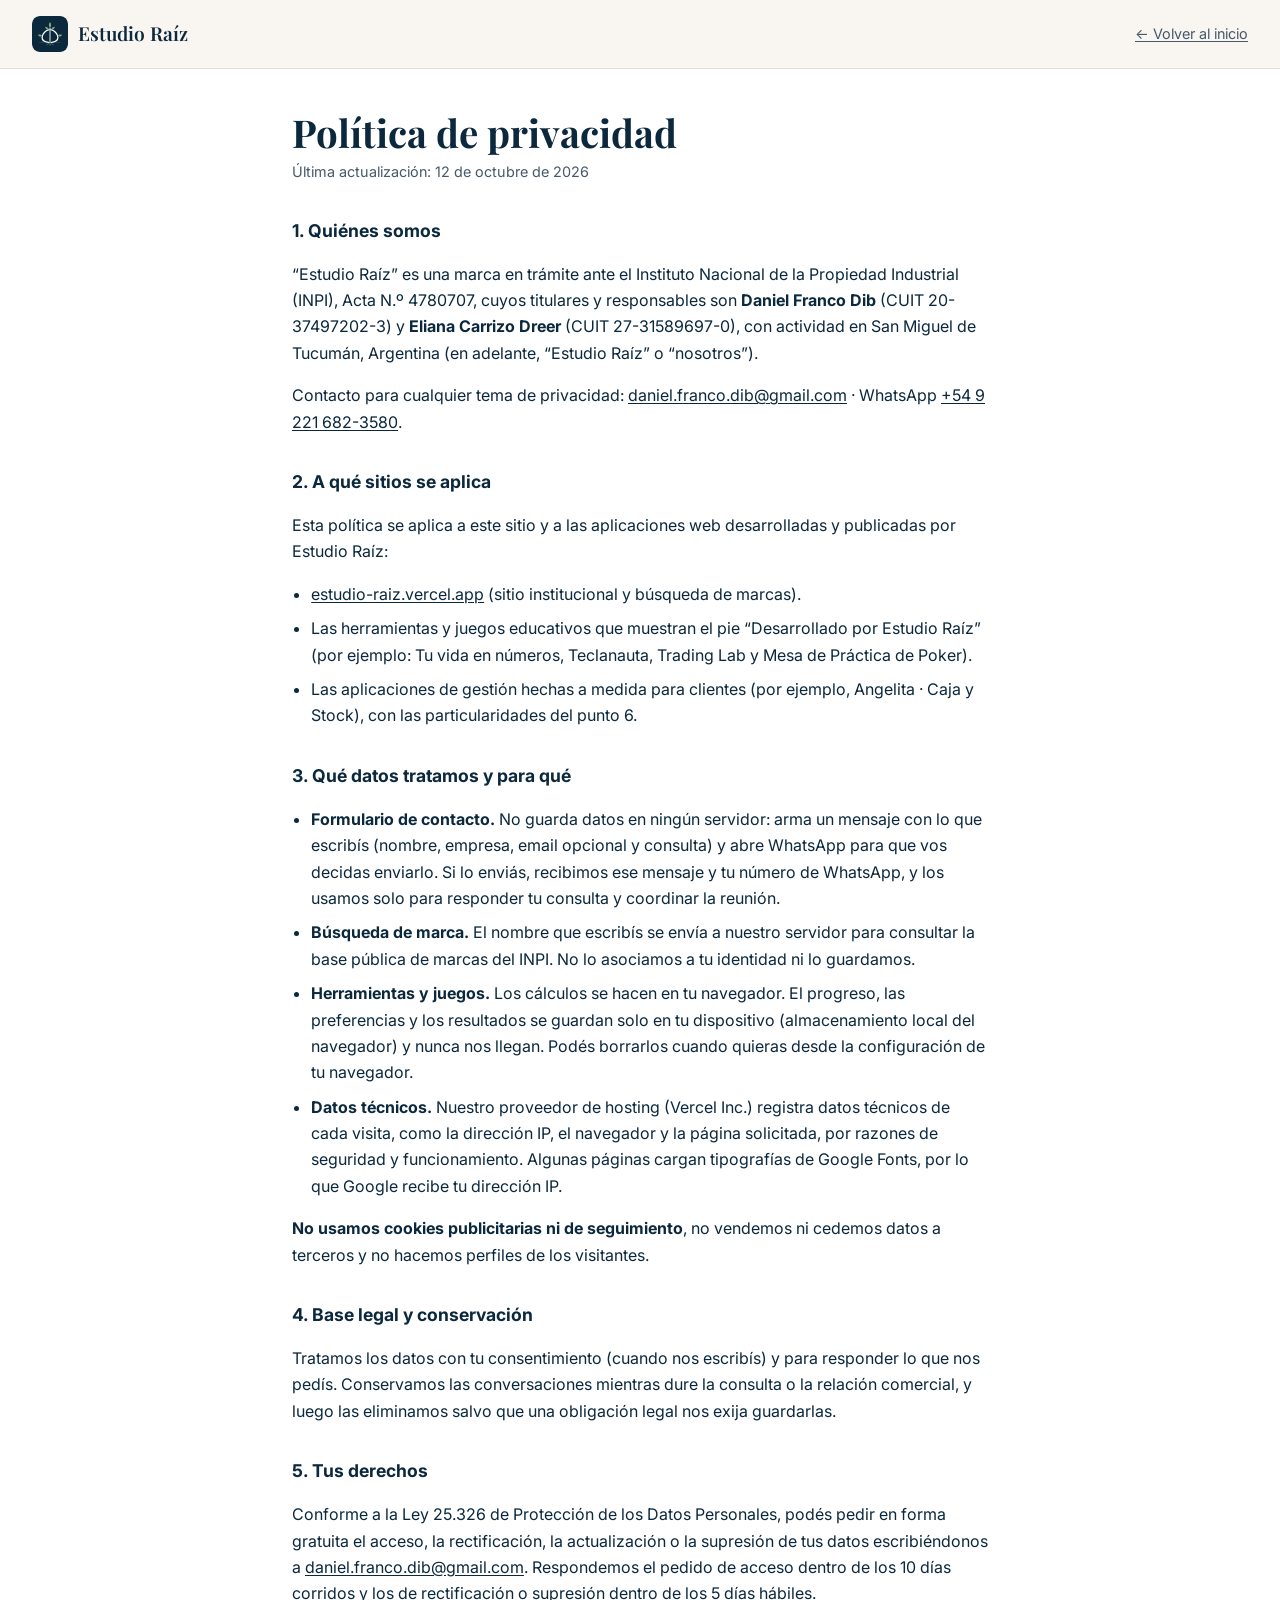
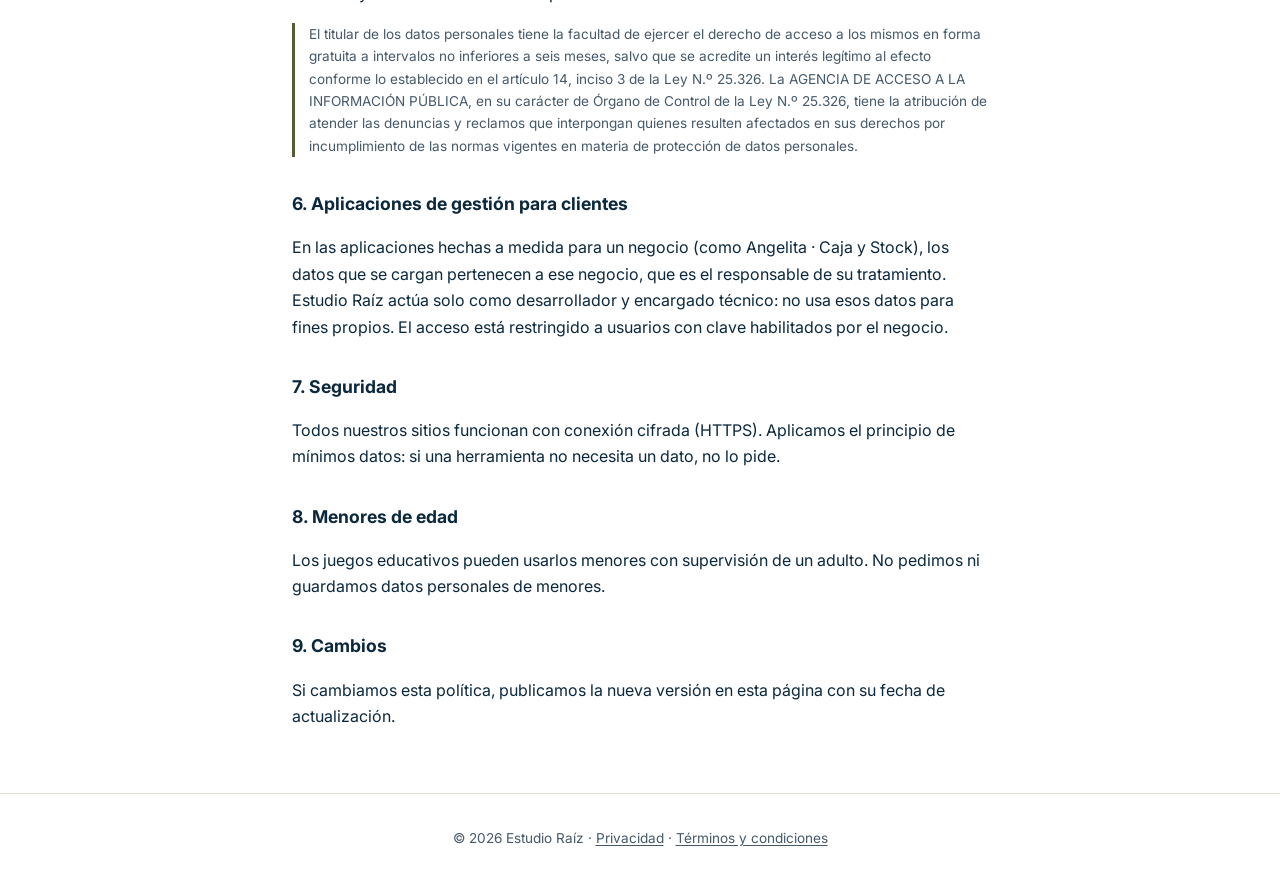
==== web/privacidad.html @ 7510b16b "Contacto real, trabajos realizados, políticas y colores de marca - Datos de contacto reales (WhatsAp" ====
<!DOCTYPE html>
<html lang="es-AR">
<head>
  <meta charset="utf-8">
  <meta name="viewport" content="width=device-width, initial-scale=1">
  <title>Política de privacidad — Estudio Raíz</title>
  <meta name="description" content="Cómo tratan los datos personales el sitio de Estudio Raíz y las aplicaciones web que desarrolla.">
  <meta name="theme-color" content="#0B283D">
  <link rel="canonical" href="https://estudio-raiz.vercel.app/privacidad">
  <link rel="icon" href="assets/img/favicon-32.png" type="image/png" sizes="32x32">
  <link rel="preconnect" href="https://fonts.googleapis.com">
  <link rel="preconnect" href="https://fonts.gstatic.com" crossorigin>
  <link rel="stylesheet" href="https://fonts.googleapis.com/css2?family=Playfair+Display:wght@500;600&family=Inter:wght@400;500;600&display=swap">
  <link rel="stylesheet" href="assets/css/legal.css">
</head>
<body>
<header class="legal-head">
  <a class="legal-brand" href="/" aria-label="Estudio Raíz — Inicio">
    <img src="assets/img/favicon.svg" alt="" width="36" height="36">
    <span>Estudio Raíz</span>
  </a>
  <a class="legal-back" href="/">← Volver al inicio</a>
</header>

<main class="legal">
  <h1>Política de privacidad</h1>
  <p class="legal-meta">Última actualización: 12 de octubre de 2026</p>

  <h2>1. Quiénes somos</h2>
  <p>
    “Estudio Raíz” es una marca en trámite ante el Instituto Nacional de la Propiedad Industrial (INPI),
    Acta N.º 4780707, cuyos titulares y responsables son <strong>Daniel Franco Dib</strong> (CUIT 20-37497202-3) y
    <strong>Eliana Carrizo Dreer</strong> (CUIT 27-31589697-0), con actividad en San Miguel de Tucumán, Argentina
    (en adelante, “Estudio Raíz” o “nosotros”).
  </p>
  <p>
    Contacto para cualquier tema de privacidad:
    <a href="mailto:daniel.franco.dib@gmail.com">daniel.franco.dib@gmail.com</a> ·
    WhatsApp <a href="https://wa.me/5492216823580" target="_blank" rel="noopener">+54 9 221 682-3580</a>.
  </p>

  <h2>2. A qué sitios se aplica</h2>
  <p>Esta política se aplica a este sitio y a las aplicaciones web desarrolladas y publicadas por Estudio Raíz:</p>
  <ul>
    <li><a href="https://estudio-raiz.vercel.app">estudio-raiz.vercel.app</a> (sitio institucional y búsqueda de marcas).</li>
    <li>Las herramientas y juegos educativos que muestran el pie “Desarrollado por Estudio Raíz”
      (por ejemplo: Tu vida en números, Teclanauta, Trading Lab y Mesa de Práctica de Poker).</li>
    <li>Las aplicaciones de gestión hechas a medida para clientes (por ejemplo, Angelita · Caja y Stock), con las
      particularidades del punto 6.</li>
  </ul>

  <h2>3. Qué datos tratamos y para qué</h2>
  <ul>
    <li>
      <strong>Formulario de contacto.</strong> No guarda datos en ningún servidor: arma un mensaje con lo que escribís
      (nombre, empresa, email opcional y consulta) y abre WhatsApp para que vos decidas enviarlo. Si lo enviás,
      recibimos ese mensaje y tu número de WhatsApp, y los usamos solo para responder tu consulta y coordinar la reunión.
    </li>
    <li>
      <strong>Búsqueda de marca.</strong> El nombre que escribís se envía a nuestro servidor para consultar la base
      pública de marcas del INPI. No lo asociamos a tu identidad ni lo guardamos.
    </li>
    <li>
      <strong>Herramientas y juegos.</strong> Los cálculos se hacen en tu navegador. El progreso, las preferencias y
      los resultados se guardan solo en tu dispositivo (almacenamiento local del navegador) y nunca nos llegan.
      Podés borrarlos cuando quieras desde la configuración de tu navegador.
    </li>
    <li>
      <strong>Datos técnicos.</strong> Nuestro proveedor de hosting (Vercel Inc.) registra datos técnicos de cada
      visita, como la dirección IP, el navegador y la página solicitada, por razones de seguridad y funcionamiento.
      Algunas páginas cargan tipografías de Google Fonts, por lo que Google recibe tu dirección IP.
    </li>
  </ul>
  <p>
    <strong>No usamos cookies publicitarias ni de seguimiento</strong>, no vendemos ni cedemos datos a terceros y no
    hacemos perfiles de los visitantes.
  </p>

  <h2>4. Base legal y conservación</h2>
  <p>
    Tratamos los datos con tu consentimiento (cuando nos escribís) y para responder lo que nos pedís. Conservamos
    las conversaciones mientras dure la consulta o la relación comercial, y luego las eliminamos salvo que una
    obligación legal nos exija guardarlas.
  </p>

  <h2>5. Tus derechos</h2>
  <p>
    Conforme a la Ley 25.326 de Protección de los Datos Personales, podés pedir en forma gratuita el acceso,
    la rectificación, la actualización o la supresión de tus datos escribiéndonos a
    <a href="mailto:daniel.franco.dib@gmail.com">daniel.franco.dib@gmail.com</a>.
    Respondemos el pedido de acceso dentro de los 10 días corridos y los de rectificación o supresión dentro de los 5 días hábiles.
  </p>
  <p class="legal-note">
    El titular de los datos personales tiene la facultad de ejercer el derecho de acceso a los mismos en forma
    gratuita a intervalos no inferiores a seis meses, salvo que se acredite un interés legítimo al efecto conforme
    lo establecido en el artículo 14, inciso 3 de la Ley N.º 25.326. La AGENCIA DE ACCESO A LA INFORMACIÓN PÚBLICA,
    en su carácter de Órgano de Control de la Ley N.º 25.326, tiene la atribución de atender las denuncias y reclamos
    que interpongan quienes resulten afectados en sus derechos por incumplimiento de las normas vigentes en materia
    de protección de datos personales.
  </p>

  <h2>6. Aplicaciones de gestión para clientes</h2>
  <p>
    En las aplicaciones hechas a medida para un negocio (como Angelita · Caja y Stock), los datos que se cargan
    pertenecen a ese negocio, que es el responsable de su tratamiento. Estudio Raíz actúa solo como desarrollador
    y encargado técnico: no usa esos datos para fines propios. El acceso está restringido a usuarios con clave
    habilitados por el negocio.
  </p>

  <h2>7. Seguridad</h2>
  <p>
    Todos nuestros sitios funcionan con conexión cifrada (HTTPS). Aplicamos el principio de mínimos datos: si una
    herramienta no necesita un dato, no lo pide.
  </p>

  <h2>8. Menores de edad</h2>
  <p>
    Los juegos educativos pueden usarlos menores con supervisión de un adulto. No pedimos ni guardamos datos
    personales de menores.
  </p>

  <h2>9. Cambios</h2>
  <p>
    Si cambiamos esta política, publicamos la nueva versión en esta página con su fecha de actualización.
  </p>
</main>

<footer class="legal-foot">
  <p>&copy; 2026 Estudio Raíz · <a href="/privacidad">Privacidad</a> · <a href="/terminos">Términos y condiciones</a></p>
</footer>
</body>
</html>
---- web/assets/css/legal.css ----
/* Páginas legales (privacidad y términos) */
:root {
  --navy: #0B283D;
  --green: #555B37;
  --cream: #F9F6F1;
  --text: #0B283D;
  --text-soft: #46596A;
  --line: #E2E0D8;
  --bg: #FFFFFF;
}
@media (prefers-color-scheme: dark) {
  :root {
    --text: #F2EFE7;
    --text-soft: #B9C2C9;
    --line: #23415A;
    --bg: #0B283D;
    --cream: #071C2A;
  }
}
* { box-sizing: border-box; }
body {
  margin: 0;
  font-family: Inter, system-ui, sans-serif;
  font-size: 1rem;
  line-height: 1.65;
  color: var(--text);
  background: var(--bg);
}
a { color: inherit; text-underline-offset: 2px; }
.legal-head {
  display: flex;
  align-items: center;
  justify-content: space-between;
  gap: 1rem;
  padding: 1rem clamp(1rem, 4vw, 2rem);
  border-bottom: 1px solid var(--line);
  background: var(--cream);
}
.legal-brand {
  display: inline-flex;
  align-items: center;
  gap: .6rem;
  font-family: "Playfair Display", Georgia, serif;
  font-size: 1.2rem;
  font-weight: 600;
  text-decoration: none;
}
.legal-brand img { border-radius: 8px; }
.legal-back { font-size: .9rem; color: var(--text-soft); }
.legal {
  max-width: 760px;
  margin: 0 auto;
  padding: 2.5rem clamp(1rem, 4vw, 2rem) 3rem;
}
.legal h1 {
  font-family: "Playfair Display", Georgia, serif;
  font-size: clamp(1.8rem, 5vw, 2.4rem);
  line-height: 1.2;
  margin: 0 0 .3rem;
}
.legal h2 {
  font-size: 1.1rem;
  margin: 2rem 0 .5rem;
}
.legal-meta { color: var(--text-soft); font-size: .9rem; margin-top: 0; }
.legal ul { padding-left: 1.2rem; }
.legal li { margin-bottom: .5rem; }
.legal-note {
  font-size: .85rem;
  color: var(--text-soft);
  border-left: 3px solid var(--green);
  padding-left: .9rem;
}
.legal-foot {
  border-top: 1px solid var(--line);
  padding: 1.2rem clamp(1rem, 4vw, 2rem);
  text-align: center;
  font-size: .85rem;
  color: var(--text-soft);
}
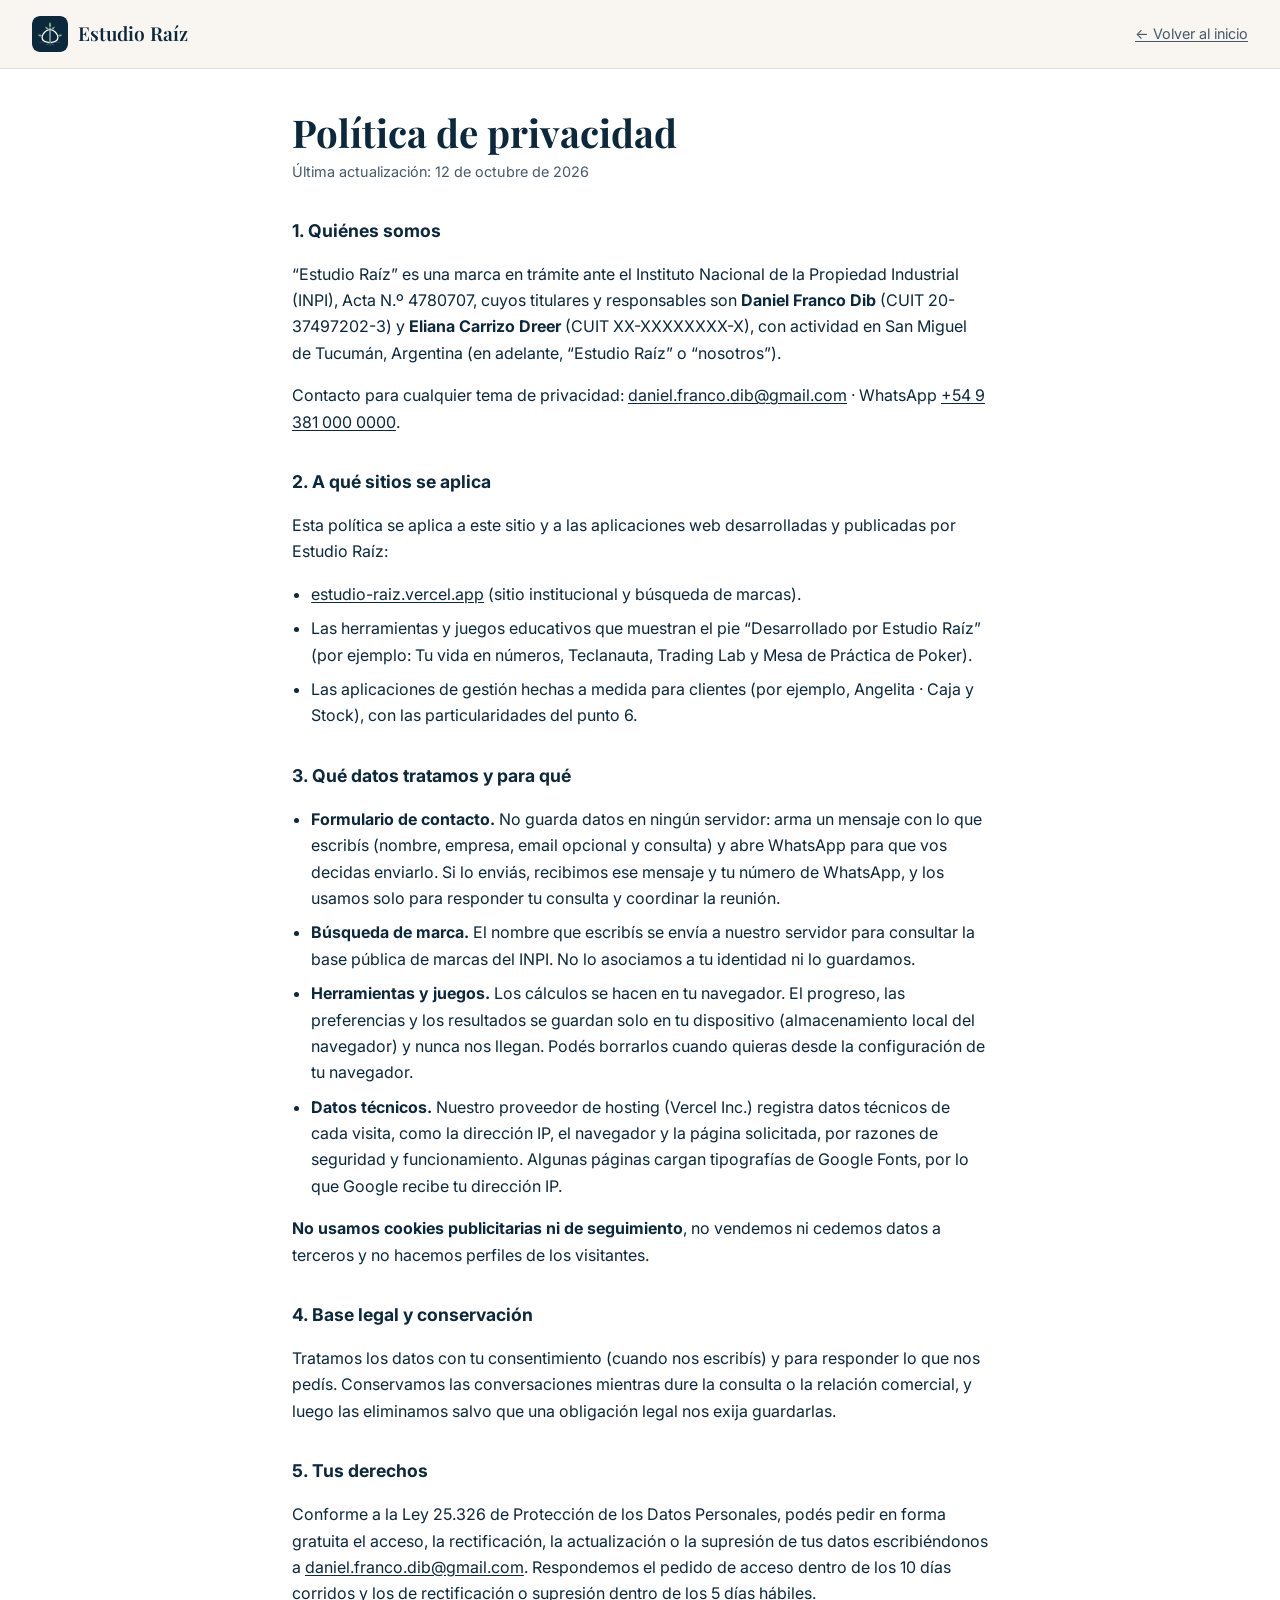
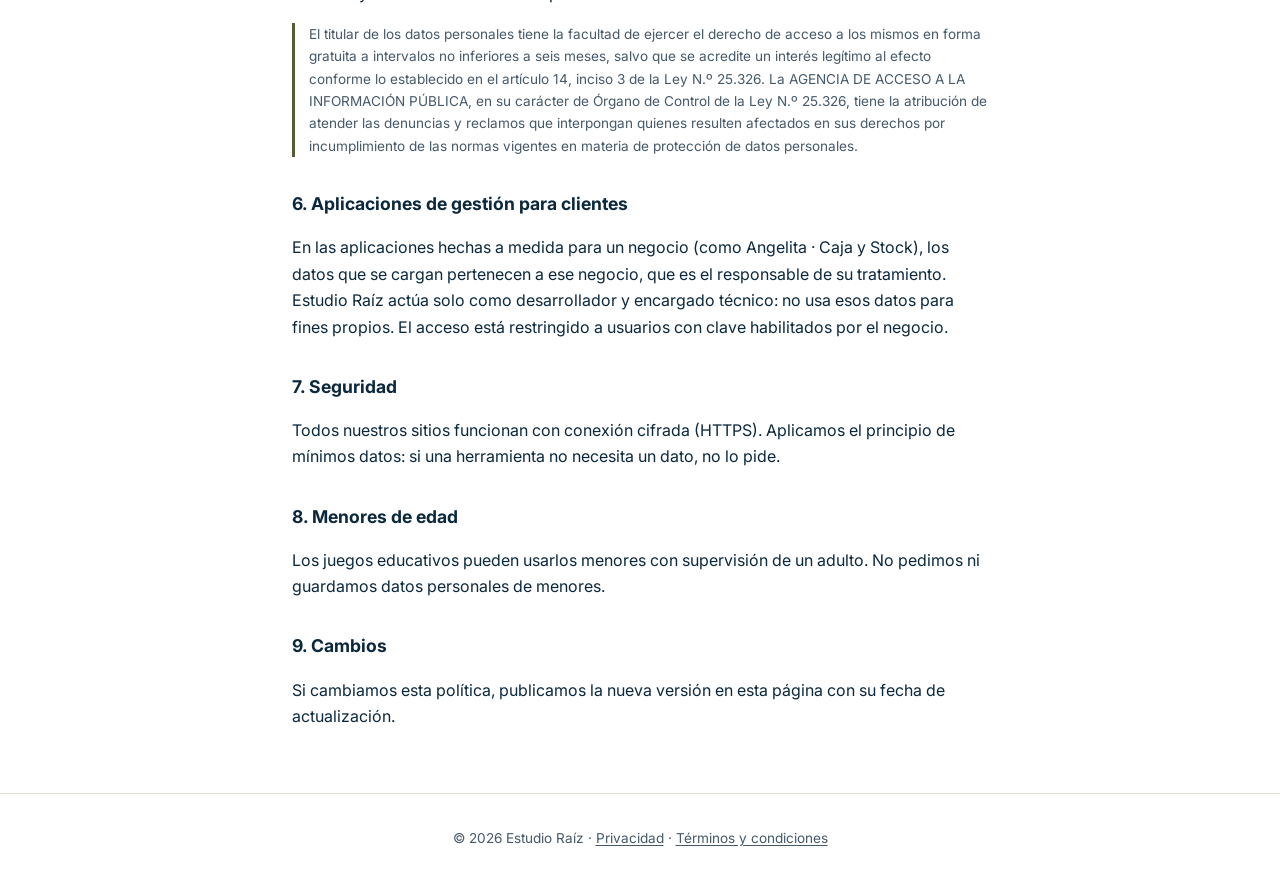
==== commit 8675a9f3: "Contacto real, trabajos realizados, políticas y colores de marca - Datos de contacto reales (WhatsAp" ====
--- a/web/privacidad.html
+++ b/web/privacidad.html
@@ -30,13 +30,13 @@
   <p>
     “Estudio Raíz” es una marca en trámite ante el Instituto Nacional de la Propiedad Industrial (INPI),
     Acta N.º 4780707, cuyos titulares y responsables son <strong>Daniel Franco Dib</strong> (CUIT 20-37497202-3) y
-    <strong>Eliana Carrizo Dreer</strong> (CUIT 27-31589697-0), con actividad en San Miguel de Tucumán, Argentina
+    <strong>Eliana Carrizo Dreer</strong> (CUIT XX-XXXXXXXX-X), con actividad en San Miguel de Tucumán, Argentina
     (en adelante, “Estudio Raíz” o “nosotros”).
   </p>
   <p>
     Contacto para cualquier tema de privacidad:
     <a href="mailto:daniel.franco.dib@gmail.com">daniel.franco.dib@gmail.com</a> ·
-    WhatsApp <a href="https://wa.me/5492216823580" target="_blank" rel="noopener">+54 9 221 682-3580</a>.
+    WhatsApp <a href="https://wa.me/5493810000000" target="_blank" rel="noopener">+54 9 381 000 0000</a>.
   </p>
 
   <h2>2. A qué sitios se aplica</h2>
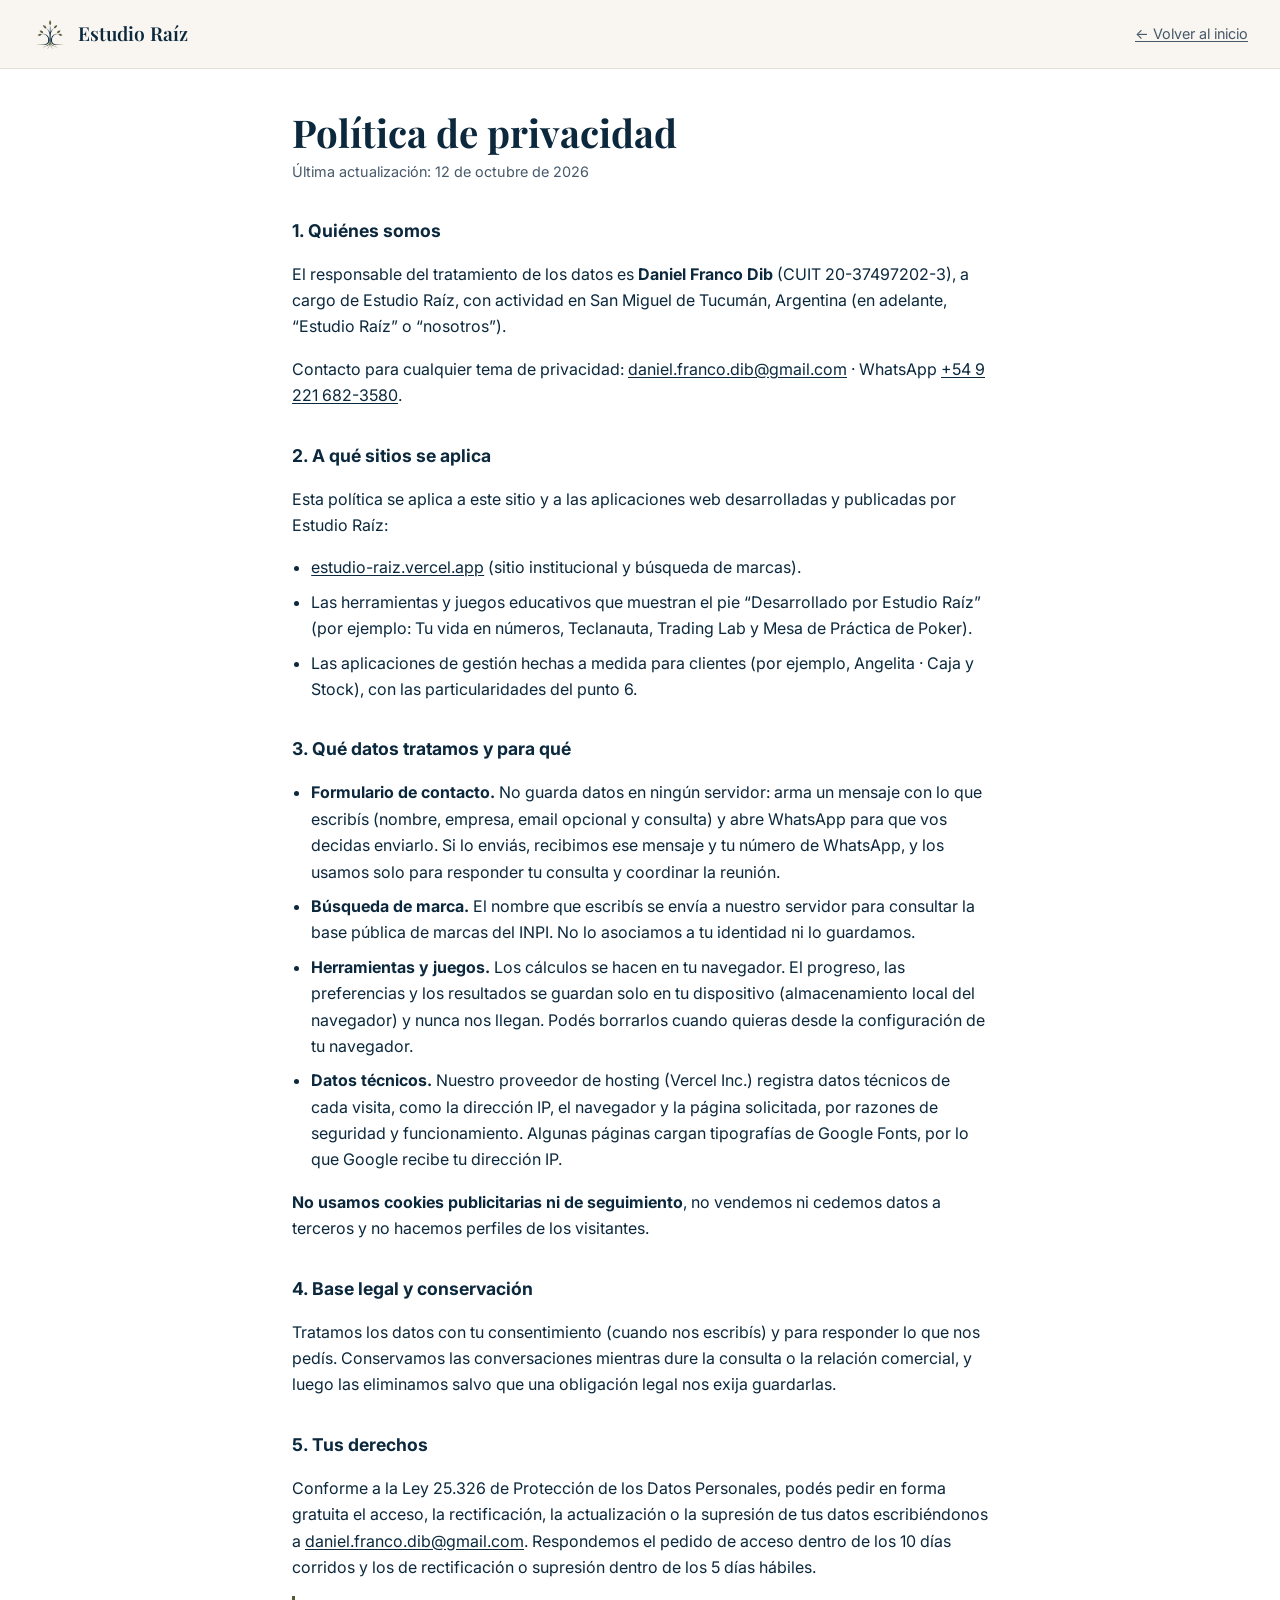
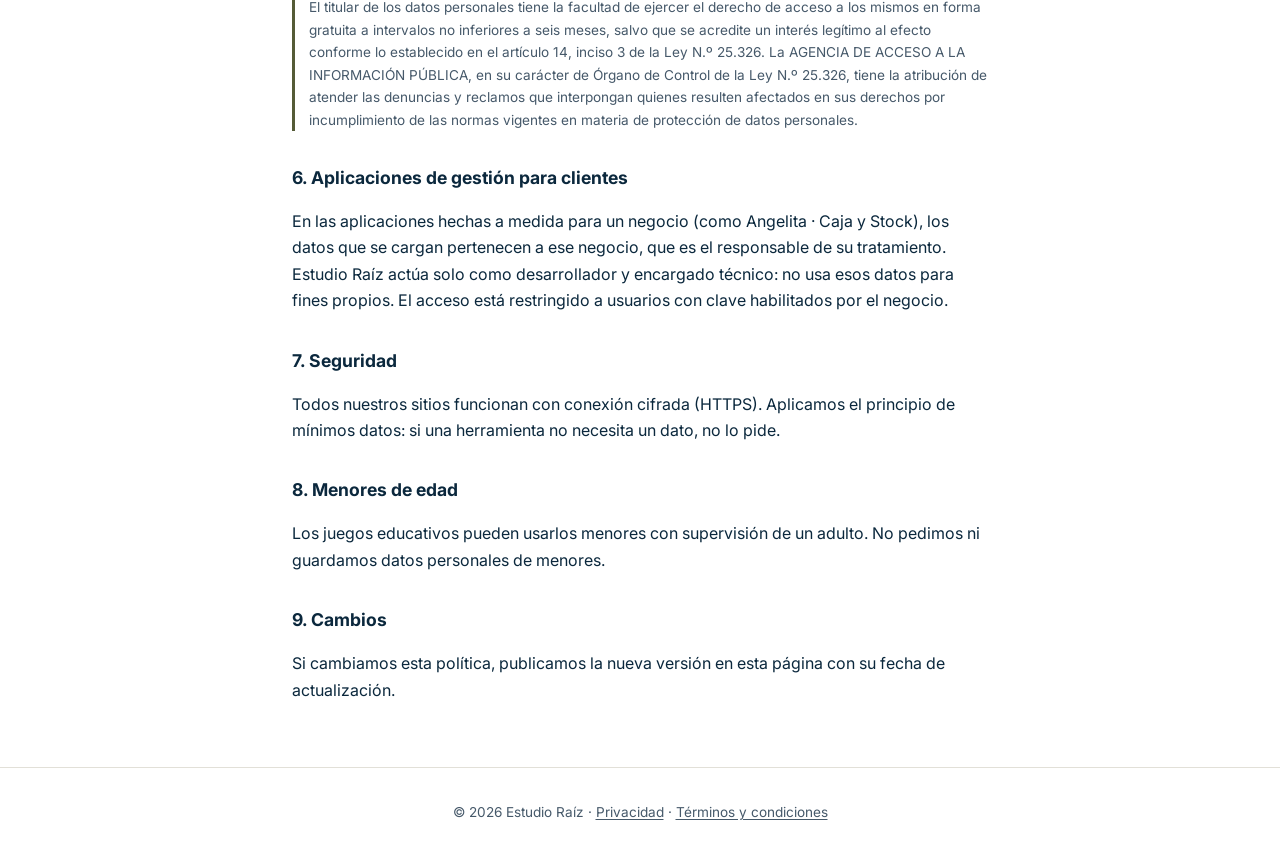
==== commit 8e27abe2: "Logo real de Estudio Raíz en el pie y datos legales más sobrios Co-Authored-By: Claude Opus 5.5 <nor" ====
--- a/web/privacidad.html
+++ b/web/privacidad.html
@@ -16,7 +16,7 @@
 <body>
 <header class="legal-head">
   <a class="legal-brand" href="/" aria-label="Estudio Raíz — Inicio">
-    <img src="assets/img/favicon.svg" alt="" width="36" height="36">
+    <img src="assets/img/estudio-raiz-insignia.png" alt="" width="36" height="36">
     <span>Estudio Raíz</span>
   </a>
   <a class="legal-back" href="/">← Volver al inicio</a>
@@ -28,15 +28,14 @@
 
   <h2>1. Quiénes somos</h2>
   <p>
-    “Estudio Raíz” es una marca en trámite ante el Instituto Nacional de la Propiedad Industrial (INPI),
-    Acta N.º 4780707, cuyos titulares y responsables son <strong>Daniel Franco Dib</strong> (CUIT 20-37497202-3) y
-    <strong>Eliana Carrizo Dreer</strong> (CUIT XX-XXXXXXXX-X), con actividad en San Miguel de Tucumán, Argentina
+    El responsable del tratamiento de los datos es <strong>Daniel Franco Dib</strong> (CUIT 20-37497202-3),
+    a cargo de Estudio Raíz, con actividad en San Miguel de Tucumán, Argentina
     (en adelante, “Estudio Raíz” o “nosotros”).
   </p>
   <p>
     Contacto para cualquier tema de privacidad:
     <a href="mailto:daniel.franco.dib@gmail.com">daniel.franco.dib@gmail.com</a> ·
-    WhatsApp <a href="https://wa.me/5493810000000" target="_blank" rel="noopener">+54 9 381 000 0000</a>.
+    WhatsApp <a href="https://wa.me/5492216823580" target="_blank" rel="noopener">+54 9 221 682-3580</a>.
   </p>
 
   <h2>2. A qué sitios se aplica</h2>
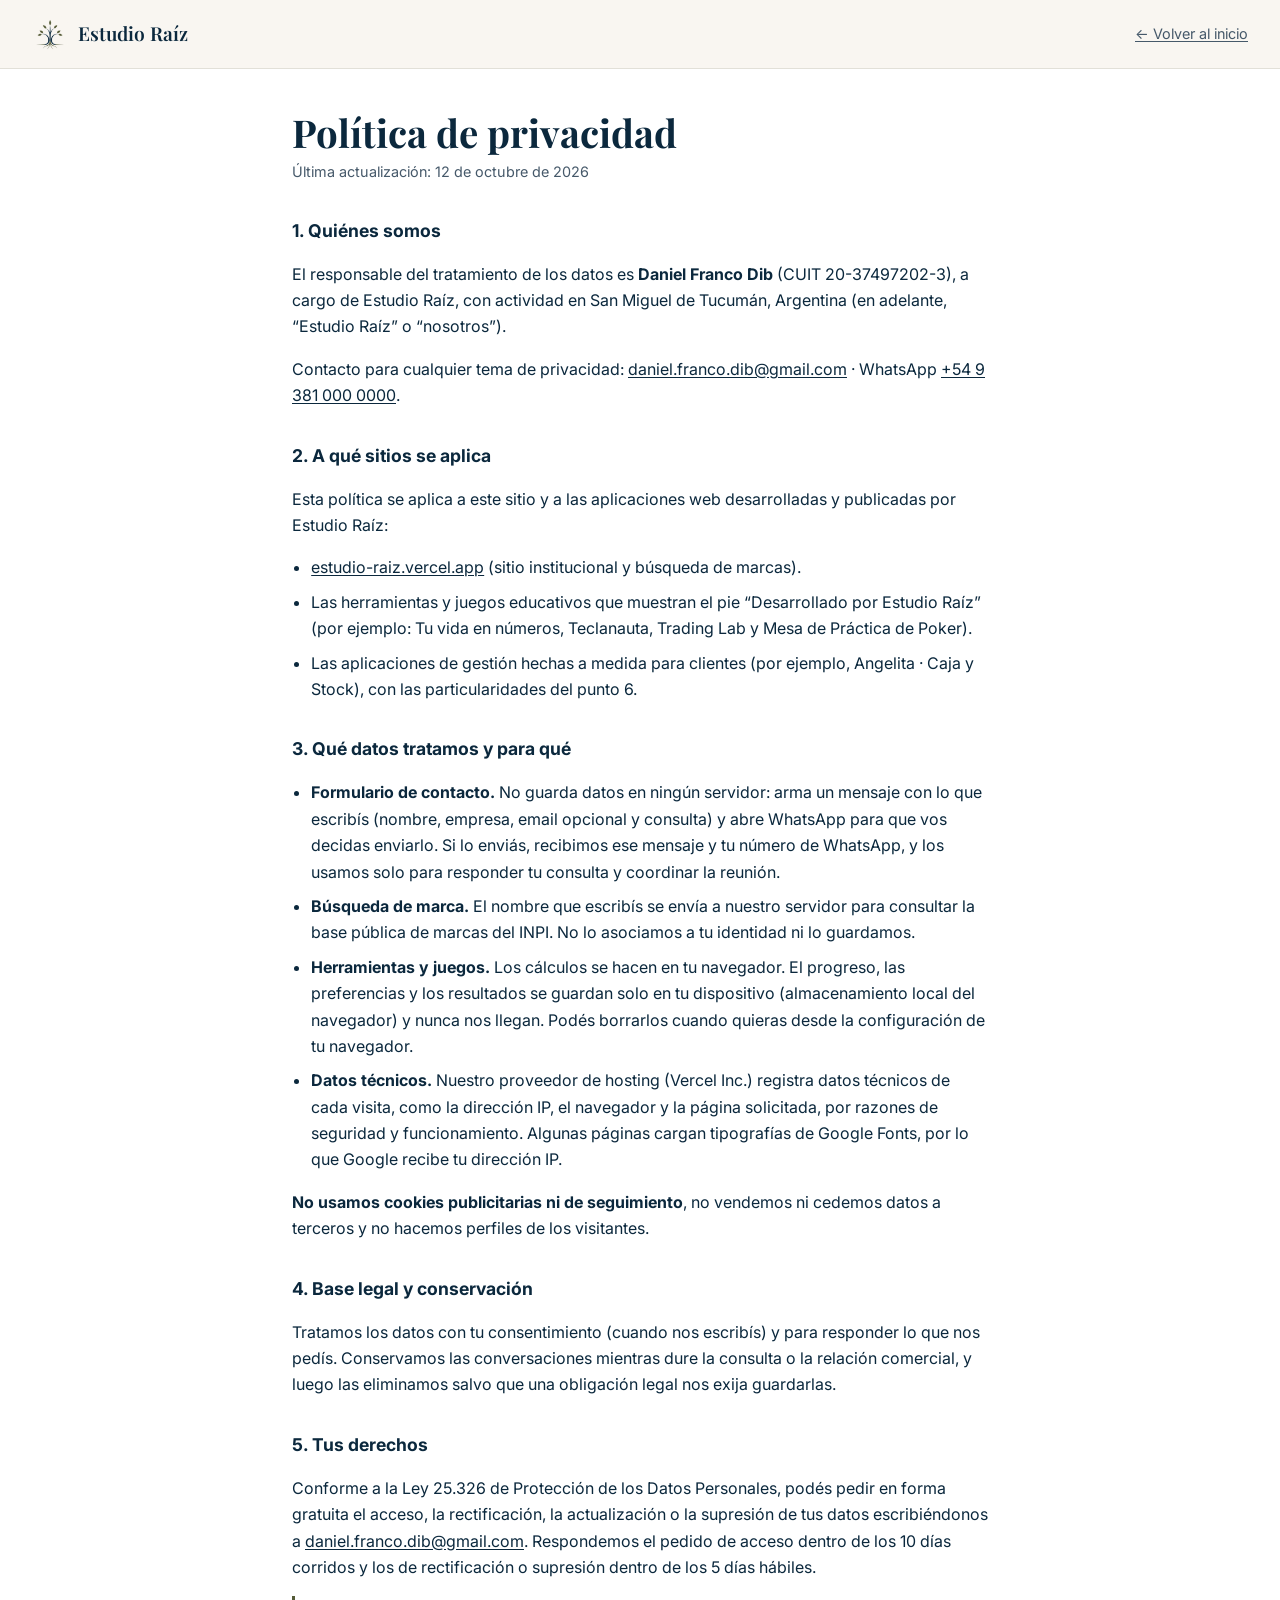
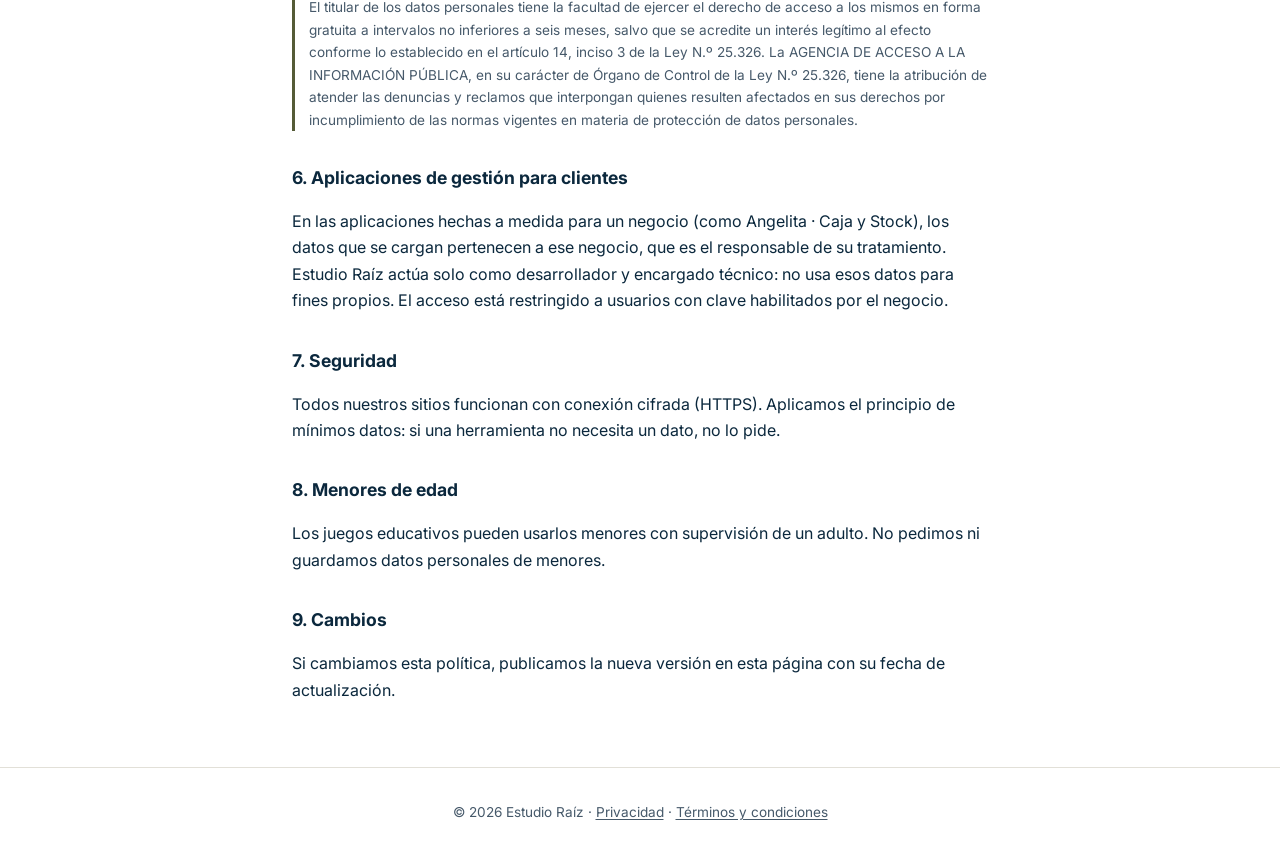
==== commit d0ce4fa8: "Logo real de Estudio Raíz en el pie y datos legales más sobrios Co-Authored-By: Claude Opus 5.5 <nor" ====
--- a/web/privacidad.html
+++ b/web/privacidad.html
@@ -35,7 +35,7 @@
   <p>
     Contacto para cualquier tema de privacidad:
     <a href="mailto:daniel.franco.dib@gmail.com">daniel.franco.dib@gmail.com</a> ·
-    WhatsApp <a href="https://wa.me/5492216823580" target="_blank" rel="noopener">+54 9 221 682-3580</a>.
+    WhatsApp <a href="https://wa.me/5493810000000" target="_blank" rel="noopener">+54 9 381 000 0000</a>.
   </p>
 
   <h2>2. A qué sitios se aplica</h2>
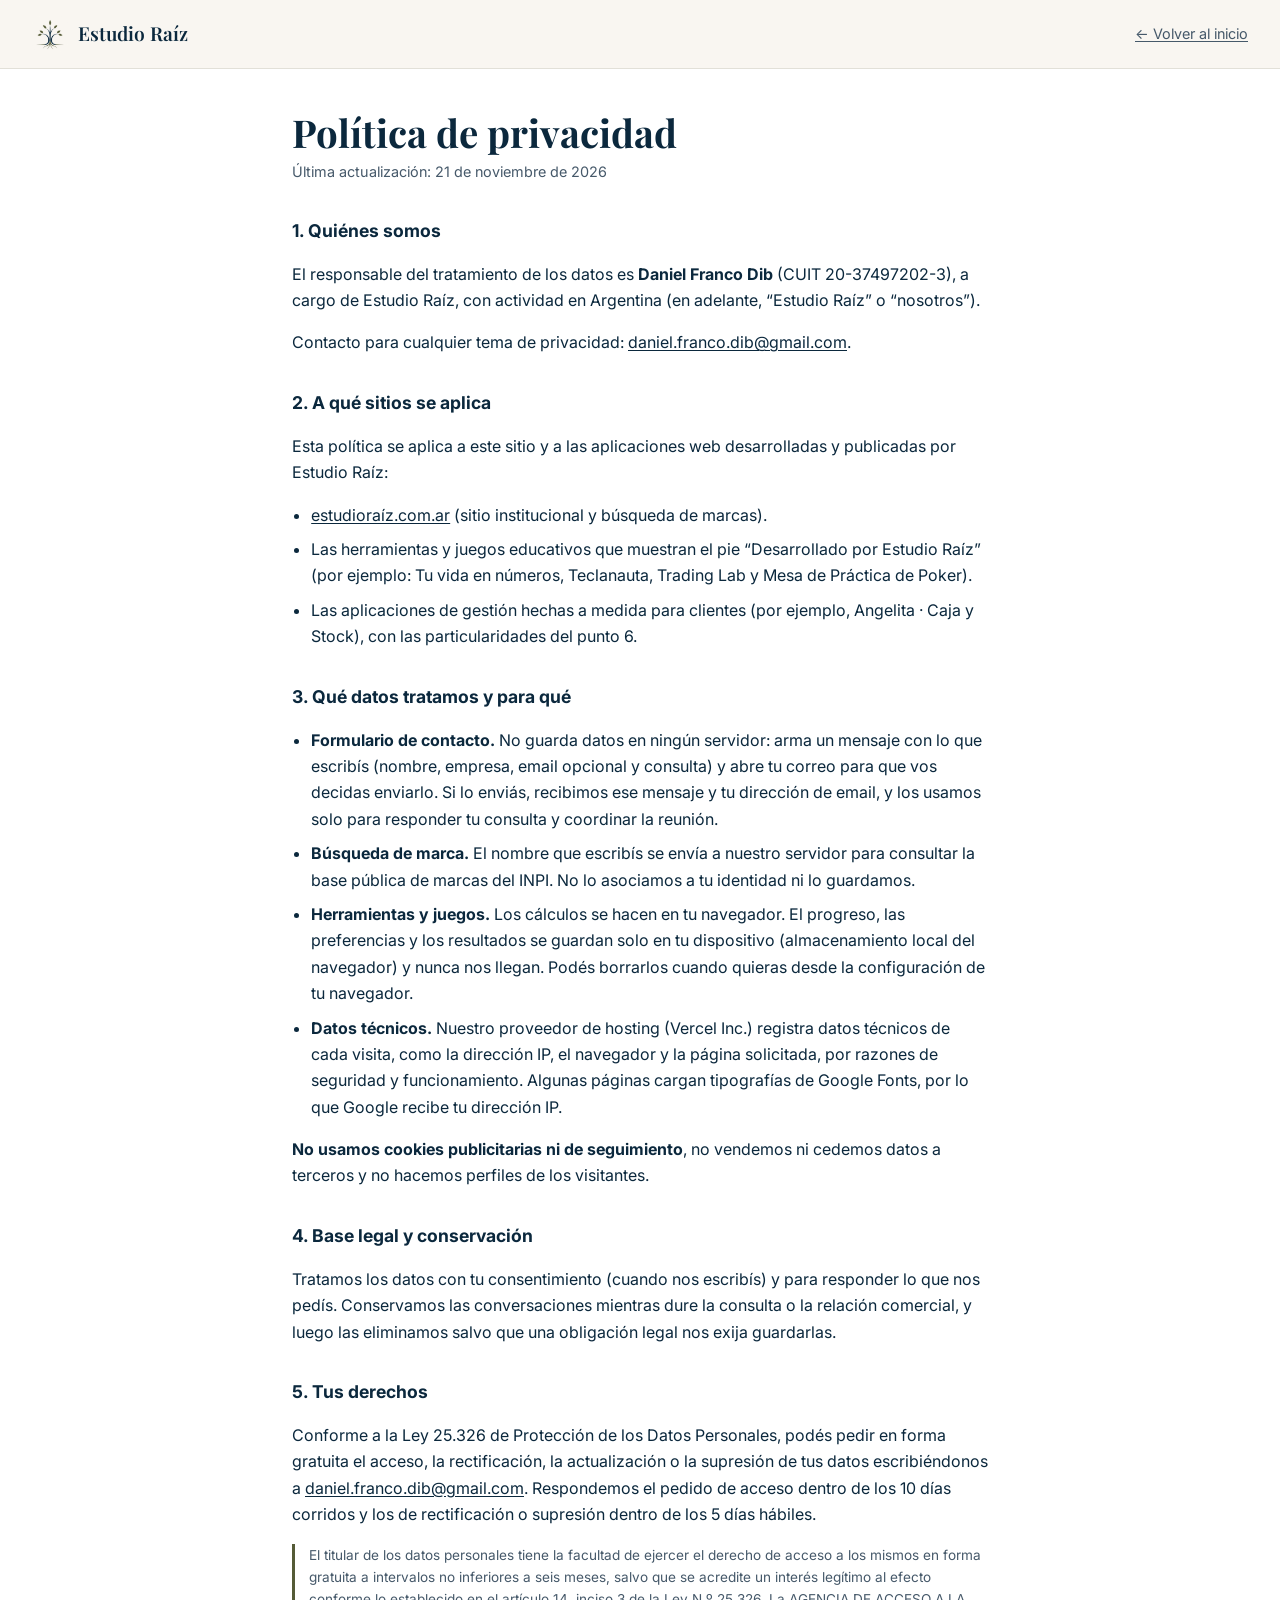
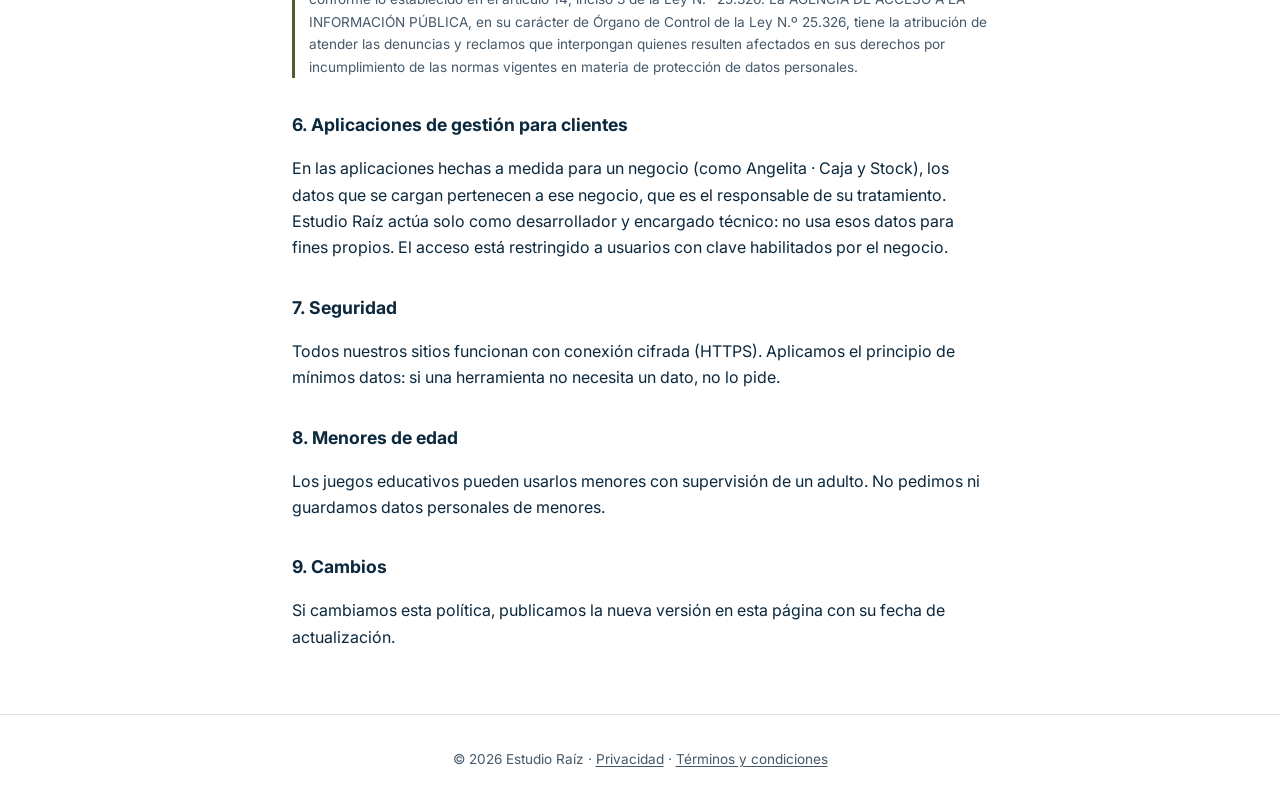
==== commit 476421a0: "Sin teléfono personal: contacto por email, dominio estudioraíz.com.ar y ubicación "Argentina" - El f" ====
--- a/web/privacidad.html
+++ b/web/privacidad.html
@@ -6,7 +6,7 @@
   <title>Política de privacidad — Estudio Raíz</title>
   <meta name="description" content="Cómo tratan los datos personales el sitio de Estudio Raíz y las aplicaciones web que desarrolla.">
   <meta name="theme-color" content="#0B283D">
-  <link rel="canonical" href="https://estudio-raiz.vercel.app/privacidad">
+  <link rel="canonical" href="https://xn--estudioraz-s8a.com.ar/privacidad">
   <link rel="icon" href="assets/img/favicon-32.png" type="image/png" sizes="32x32">
   <link rel="preconnect" href="https://fonts.googleapis.com">
   <link rel="preconnect" href="https://fonts.gstatic.com" crossorigin>
@@ -24,24 +24,23 @@
 
 <main class="legal">
   <h1>Política de privacidad</h1>
-  <p class="legal-meta">Última actualización: 12 de octubre de 2026</p>
+  <p class="legal-meta">Última actualización: 21 de noviembre de 2026</p>
 
   <h2>1. Quiénes somos</h2>
   <p>
     El responsable del tratamiento de los datos es <strong>Daniel Franco Dib</strong> (CUIT 20-37497202-3),
-    a cargo de Estudio Raíz, con actividad en San Miguel de Tucumán, Argentina
+    a cargo de Estudio Raíz, con actividad en Argentina
     (en adelante, “Estudio Raíz” o “nosotros”).
   </p>
   <p>
     Contacto para cualquier tema de privacidad:
-    <a href="mailto:daniel.franco.dib@gmail.com">daniel.franco.dib@gmail.com</a> ·
-    WhatsApp <a href="https://wa.me/5493810000000" target="_blank" rel="noopener">+54 9 381 000 0000</a>.
+    <a href="mailto:daniel.franco.dib@gmail.com">daniel.franco.dib@gmail.com</a>.
   </p>
 
   <h2>2. A qué sitios se aplica</h2>
   <p>Esta política se aplica a este sitio y a las aplicaciones web desarrolladas y publicadas por Estudio Raíz:</p>
   <ul>
-    <li><a href="https://estudio-raiz.vercel.app">estudio-raiz.vercel.app</a> (sitio institucional y búsqueda de marcas).</li>
+    <li><a href="https://xn--estudioraz-s8a.com.ar">estudioraíz.com.ar</a> (sitio institucional y búsqueda de marcas).</li>
     <li>Las herramientas y juegos educativos que muestran el pie “Desarrollado por Estudio Raíz”
       (por ejemplo: Tu vida en números, Teclanauta, Trading Lab y Mesa de Práctica de Poker).</li>
     <li>Las aplicaciones de gestión hechas a medida para clientes (por ejemplo, Angelita · Caja y Stock), con las
@@ -52,8 +51,8 @@
   <ul>
     <li>
       <strong>Formulario de contacto.</strong> No guarda datos en ningún servidor: arma un mensaje con lo que escribís
-      (nombre, empresa, email opcional y consulta) y abre WhatsApp para que vos decidas enviarlo. Si lo enviás,
-      recibimos ese mensaje y tu número de WhatsApp, y los usamos solo para responder tu consulta y coordinar la reunión.
+      (nombre, empresa, email opcional y consulta) y abre tu correo para que vos decidas enviarlo. Si lo enviás,
+      recibimos ese mensaje y tu dirección de email, y los usamos solo para responder tu consulta y coordinar la reunión.
     </li>
     <li>
       <strong>Búsqueda de marca.</strong> El nombre que escribís se envía a nuestro servidor para consultar la base
